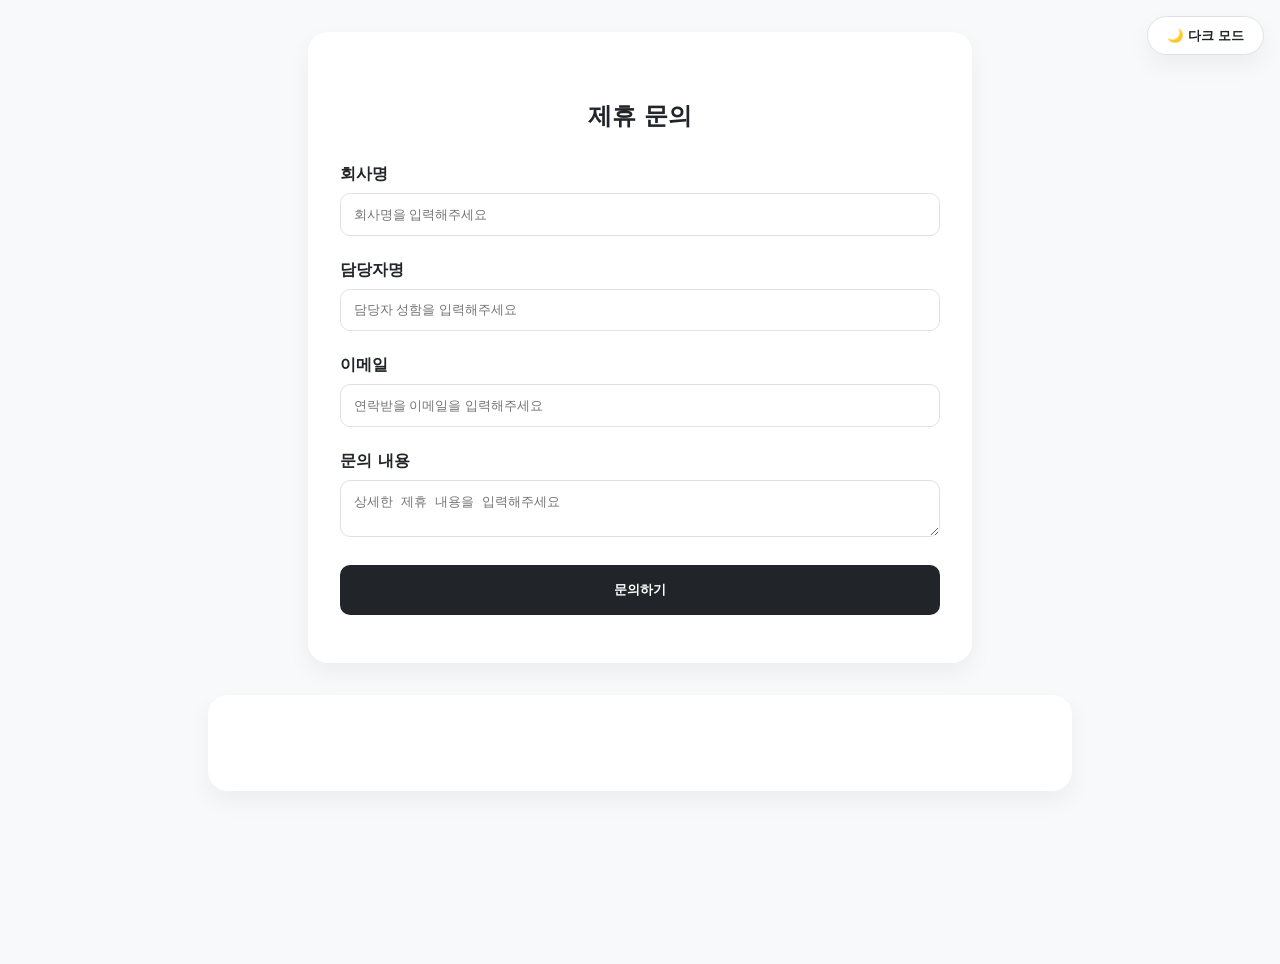
==== index.html @ 8ec0a519 "Remove animal face test feature and update to affiliate inquiry service" ====
<!DOCTYPE html>
<html lang="ko">
<head>
    <meta charset="UTF-8">
    <meta name="viewport" content="width=device-width, initial-scale=1.0">
    <title>제휴 및 문의</title>
    <link rel="stylesheet" href="style.css">
</head>
<body>
    <div class="theme-toggle">
        <button id="theme-btn">다크 모드</button>
    </div>
    
    <main>
        <div class="container contact-container">
            <h2>제휴 문의</h2>
            <form action="https://formspree.io/f/xpqngldw" method="POST">
                <div class="form-group">
                    <label for="company">회사명</label>
                    <input type="text" id="company" name="company" required placeholder="회사명을 입력해주세요">
                </div>
                <div class="form-group">
                    <label for="name">담당자명</label>
                    <input type="text" id="name" name="name" required placeholder="담당자 성함을 입력해주세요">
                </div>
                <div class="form-group">
                    <label for="email">이메일</label>
                    <input type="email" id="email" name="_replyto" required placeholder="연락받을 이메일을 입력해주세요">
                </div>
                <div class="form-group">
                    <label for="message">문의 내용</label>
                    <textarea id="message" name="message" required placeholder="상세한 제휴 내용을 입력해주세요"></textarea>
                </div>
                <button type="submit" id="submit-btn">문의하기</button>
            </form>
        </div>

        <div class="container disqus-container">
            <div id="disqus_thread"></div>
            <script>
                (function() {
                var d = document, s = d.createElement('script');
                s.src = 'https://productbuilderlec2.disqus.com/embed.js';
                s.setAttribute('data-timestamp', +new Date());
                (d.head || d.body).appendChild(s);
                })();
            </script>
            <noscript>Please enable JavaScript to view the <a href="https://disqus.com/?ref_noscript">comments powered by Disqus.</a></noscript>
        </div>
    </main>

    <script src="main.js"></script>
</body>
</html>
---- style.css ----
:root {
    --bg-color: #f8f9fa;
    --container-bg: #ffffff;
    --text-color: #212529;
    --accent-color: #4dabf7;
    --accent-hover: #339af0;
    --border-color: #dee2e6;
    --shadow: 0 10px 25px rgba(0, 0, 0, 0.05);
}

[data-theme='dark'] {
    --bg-color: #121212;
    --container-bg: #1e1e1e;
    --text-color: #e9ecef;
    --accent-color: #339af0;
    --accent-hover: #4dabf7;
    --border-color: #343a40;
    --shadow: 0 10px 25px rgba(0, 0, 0, 0.3);
}

body {
    font-family: 'Pretendard', -apple-system, BlinkMacSystemFont, system-ui, Roboto, sans-serif;
    background-color: var(--bg-color);
    color: var(--text-color);
    transition: background-color 0.3s, color 0.3s;
    margin: 0;
    display: flex;
    flex-direction: column;
    align-items: center;
    min-height: 100vh;
    padding: 2rem 0;
}

main {
    display: flex;
    flex-direction: column;
    align-items: center;
    width: 100%;
    gap: 2rem;
}

.container {
    text-align: center;
    padding: 3rem 2rem;
    background-color: var(--container-bg);
    border-radius: 20px;
    box-shadow: var(--shadow);
    transition: background-color 0.3s, box-shadow 0.3s;
    width: 90%;
    max-width: 600px;
}

h1 {
    font-size: 2rem;
    margin-bottom: 0.5rem;
    font-weight: 800;
}

p {
    color: #868e96;
    margin-bottom: 2rem;
}

/* Theme Toggle & Navigation */
.theme-toggle {
    position: fixed;
    top: 1rem;
    right: 1rem;
    z-index: 100;
    display: flex;
    align-items: center;
    gap: 1rem;
}

.nav-link {
    text-decoration: none;
    color: var(--text-color);
    font-weight: 700;
    font-size: 0.9rem;
    transition: color 0.3s;
}

.nav-link:hover {
    color: var(--accent-color);
}

#theme-btn {
    background: var(--container-bg);
    border: 1px solid var(--border-color);
    color: var(--text-color);
    padding: 0.6rem 1.2rem;
    border-radius: 30px;
    font-weight: 600;
    cursor: pointer;
    box-shadow: var(--shadow);
    transition: all 0.3s;
}

/* Form Styles */
.contact-container {
    text-align: left;
}

.contact-container h2 {
    text-align: center;
    margin-bottom: 2rem;
}

.form-group {
    margin-bottom: 1.5rem;
}

.form-group label {
    display: block;
    margin-bottom: 0.5rem;
    font-weight: 600;
}

.form-group input,
.form-group textarea {
    width: 100%;
    padding: 0.8rem;
    border: 1px solid var(--border-color);
    border-radius: 10px;
    background-color: var(--container-bg);
    color: var(--text-color);
    box-sizing: border-box;
}

#submit-btn {
    width: 100%;
    padding: 1rem;
    background-color: var(--text-color);
    color: var(--container-bg);
    border: none;
    border-radius: 10px;
    font-weight: 700;
    cursor: pointer;
}

.disqus-container {
    max-width: 800px;
}
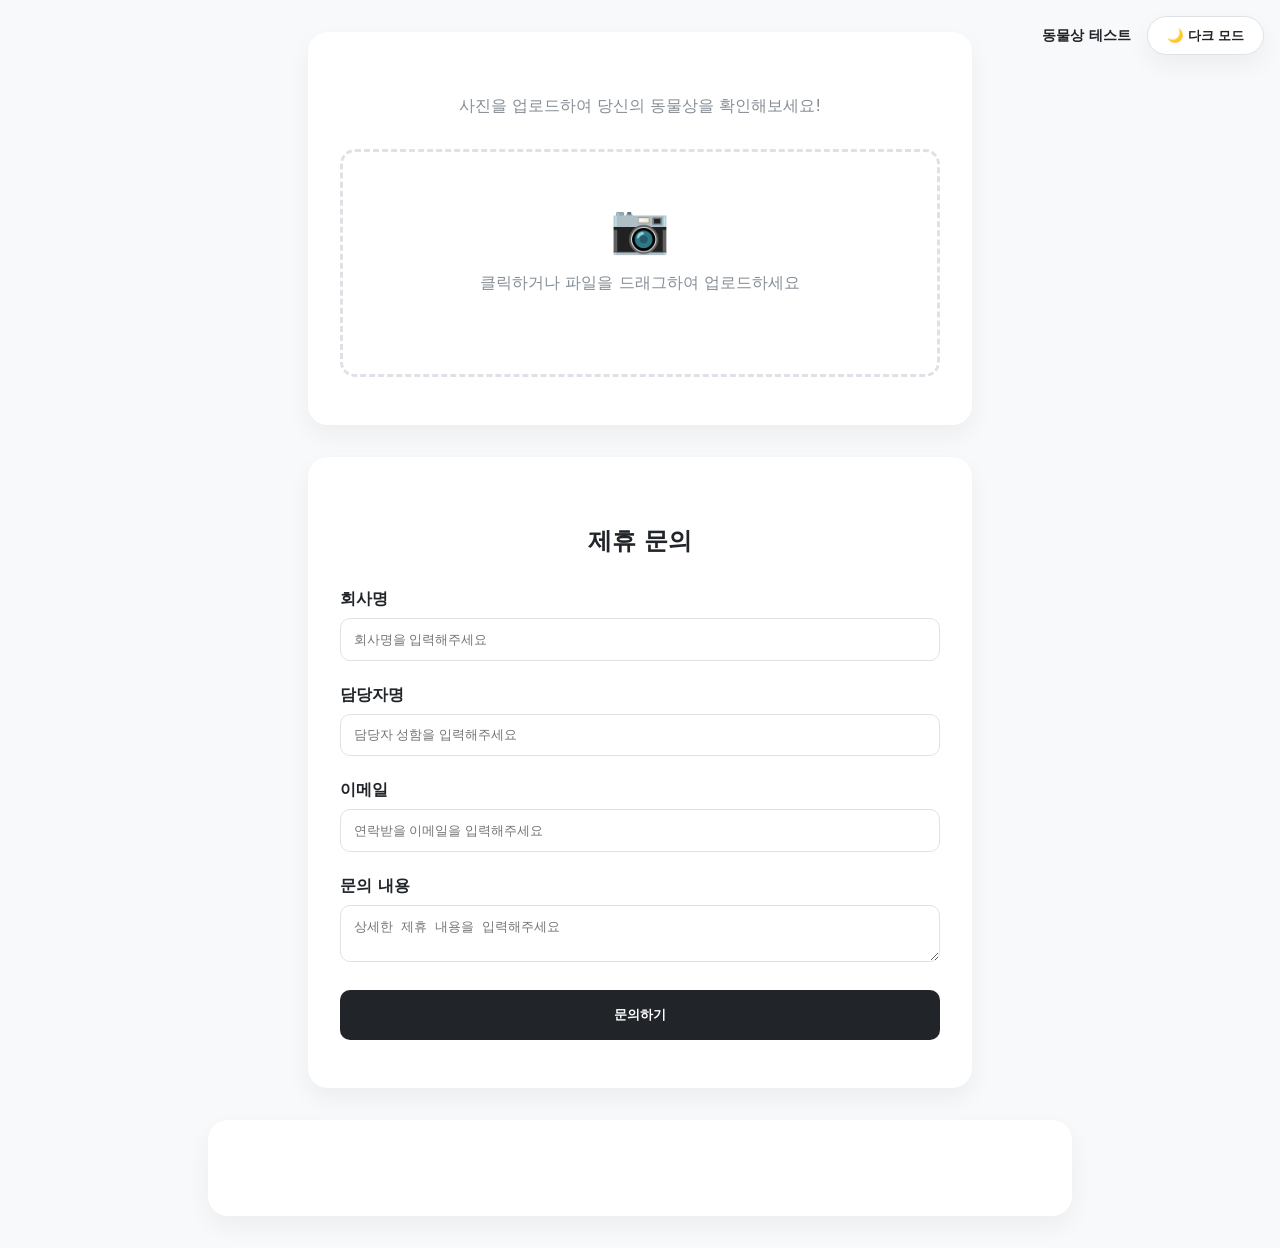
==== commit 236a21ec: "Restore animal face test feature and add navigation link" ====
--- a/index.html
+++ b/index.html
@@ -3,15 +3,45 @@
 <head>
     <meta charset="UTF-8">
     <meta name="viewport" content="width=device-width, initial-scale=1.0">
-    <title>제휴 및 문의</title>
+    <title>인공지능 동물상 테스트</title>
     <link rel="stylesheet" href="style.css">
+    <!-- Teachable Machine Libraries -->
+    <script src="https://cdn.jsdelivr.net/npm/@tensorflow/tfjs@latest/dist/tf.min.js"></script>
+    <script src="https://cdn.jsdelivr.net/npm/@teachablemachine/image@latest/dist/teachablemachine-image.min.js"></script>
 </head>
 <body>
     <div class="theme-toggle">
+        <a href="/" class="nav-link">동물상 테스트</a>
         <button id="theme-btn">다크 모드</button>
     </div>
     
     <main>
+        <div class="container main-container">
+            <p>사진을 업로드하여 당신의 동물상을 확인해보세요!</p>
+            
+            <div class="upload-area" id="upload-area">
+                <input type="file" id="file-input" accept="image/*" hidden>
+                <div class="upload-icon">📷</div>
+                <p>클릭하거나 파일을 드래그하여 업로드하세요</p>
+            </div>
+
+            <div id="image-preview-container" style="display: none;">
+                <img id="image-preview" src="" alt="업로드 이미지">
+            </div>
+
+            <div id="loading" style="display: none;">
+                <div class="spinner"></div>
+                <p>분석 중...</p>
+            </div>
+
+            <div id="result-container" style="display: none;">
+                <h2 id="result-title"></h2>
+                <div id="label-container"></div>
+            </div>
+
+            <button id="retry-btn" style="display: none;">다시 시도하기</button>
+        </div>
+
         <div class="container contact-container">
             <h2>제휴 문의</h2>
             <form action="https://formspree.io/f/xpqngldw" method="POST">
--- a/style.css
+++ b/style.css
@@ -61,6 +61,116 @@
     margin-bottom: 2rem;
 }
 
+/* Upload Area */
+.upload-area {
+    border: 3px dashed var(--border-color);
+    border-radius: 15px;
+    padding: 3rem 1rem;
+    cursor: pointer;
+    transition: all 0.3s;
+    background-color: transparent;
+}
+
+.upload-area:hover {
+    border-color: var(--accent-color);
+    background-color: rgba(77, 171, 247, 0.05);
+}
+
+.upload-icon {
+    font-size: 3rem;
+    margin-bottom: 1rem;
+}
+
+/* Image Preview */
+#image-preview-container {
+    margin-top: 2rem;
+    border-radius: 15px;
+    overflow: hidden;
+    box-shadow: var(--shadow);
+}
+
+#image-preview {
+    width: 100%;
+    max-height: 400px;
+    object-fit: cover;
+    display: block;
+}
+
+/* Loading Spinner */
+#loading {
+    margin-top: 2rem;
+}
+
+.spinner {
+    width: 40px;
+    height: 40px;
+    border: 4px solid rgba(0, 0, 0, 0.1);
+    border-left-color: var(--accent-color);
+    border-radius: 50%;
+    animation: spin 1s linear infinite;
+    margin: 0 auto 1rem;
+}
+
+@keyframes spin {
+    to { transform: rotate(360deg); }
+}
+
+/* Results */
+#result-container {
+    margin-top: 2rem;
+    text-align: left;
+}
+
+#result-title {
+    text-align: center;
+    font-size: 1.8rem;
+    margin-bottom: 2rem;
+    color: var(--accent-color);
+}
+
+.result-bar-wrapper {
+    margin-bottom: 1rem;
+}
+
+.label-text {
+    display: flex;
+    justify-content: space-between;
+    margin-bottom: 0.5rem;
+    font-weight: 600;
+}
+
+.progress-bar {
+    width: 100%;
+    height: 12px;
+    background-color: var(--border-color);
+    border-radius: 6px;
+    overflow: hidden;
+}
+
+.progress-fill {
+    height: 100%;
+    background-color: var(--accent-color);
+    transition: width 0.5s ease-out;
+}
+
+/* Buttons */
+#retry-btn {
+    margin-top: 2rem;
+    padding: 1rem 2rem;
+    font-size: 1rem;
+    font-weight: 700;
+    color: #fff;
+    background-color: var(--accent-color);
+    border: none;
+    border-radius: 10px;
+    cursor: pointer;
+    transition: background-color 0.3s;
+}
+
+#retry-btn:hover {
+    background-color: var(--accent-hover);
+}
+
 /* Theme Toggle & Navigation */
 .theme-toggle {
     position: fixed;
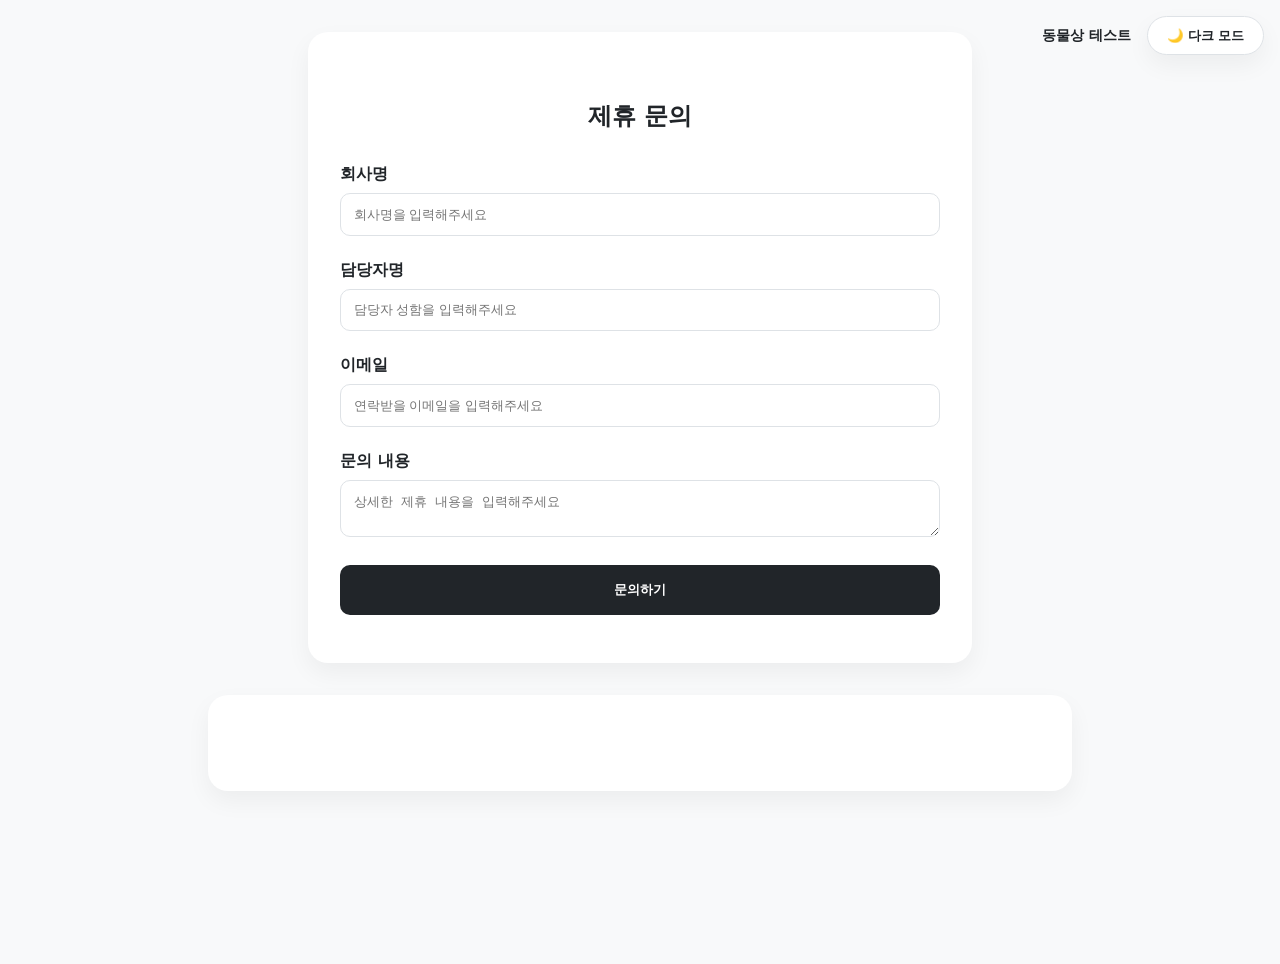
==== commit a09b89cb: "Separate animal face test into a standalone page" ====
--- a/index.html
+++ b/index.html
@@ -3,45 +3,16 @@
 <head>
     <meta charset="UTF-8">
     <meta name="viewport" content="width=device-width, initial-scale=1.0">
-    <title>인공지능 동물상 테스트</title>
+    <title>제휴 및 문의</title>
     <link rel="stylesheet" href="style.css">
-    <!-- Teachable Machine Libraries -->
-    <script src="https://cdn.jsdelivr.net/npm/@tensorflow/tfjs@latest/dist/tf.min.js"></script>
-    <script src="https://cdn.jsdelivr.net/npm/@teachablemachine/image@latest/dist/teachablemachine-image.min.js"></script>
 </head>
 <body>
     <div class="theme-toggle">
-        <a href="/" class="nav-link">동물상 테스트</a>
+        <a href="animal-test.html" class="nav-link">동물상 테스트</a>
         <button id="theme-btn">다크 모드</button>
     </div>
     
     <main>
-        <div class="container main-container">
-            <p>사진을 업로드하여 당신의 동물상을 확인해보세요!</p>
-            
-            <div class="upload-area" id="upload-area">
-                <input type="file" id="file-input" accept="image/*" hidden>
-                <div class="upload-icon">📷</div>
-                <p>클릭하거나 파일을 드래그하여 업로드하세요</p>
-            </div>
-
-            <div id="image-preview-container" style="display: none;">
-                <img id="image-preview" src="" alt="업로드 이미지">
-            </div>
-
-            <div id="loading" style="display: none;">
-                <div class="spinner"></div>
-                <p>분석 중...</p>
-            </div>
-
-            <div id="result-container" style="display: none;">
-                <h2 id="result-title"></h2>
-                <div id="label-container"></div>
-            </div>
-
-            <button id="retry-btn" style="display: none;">다시 시도하기</button>
-        </div>
-
         <div class="container contact-container">
             <h2>제휴 문의</h2>
             <form action="https://formspree.io/f/xpqngldw" method="POST">
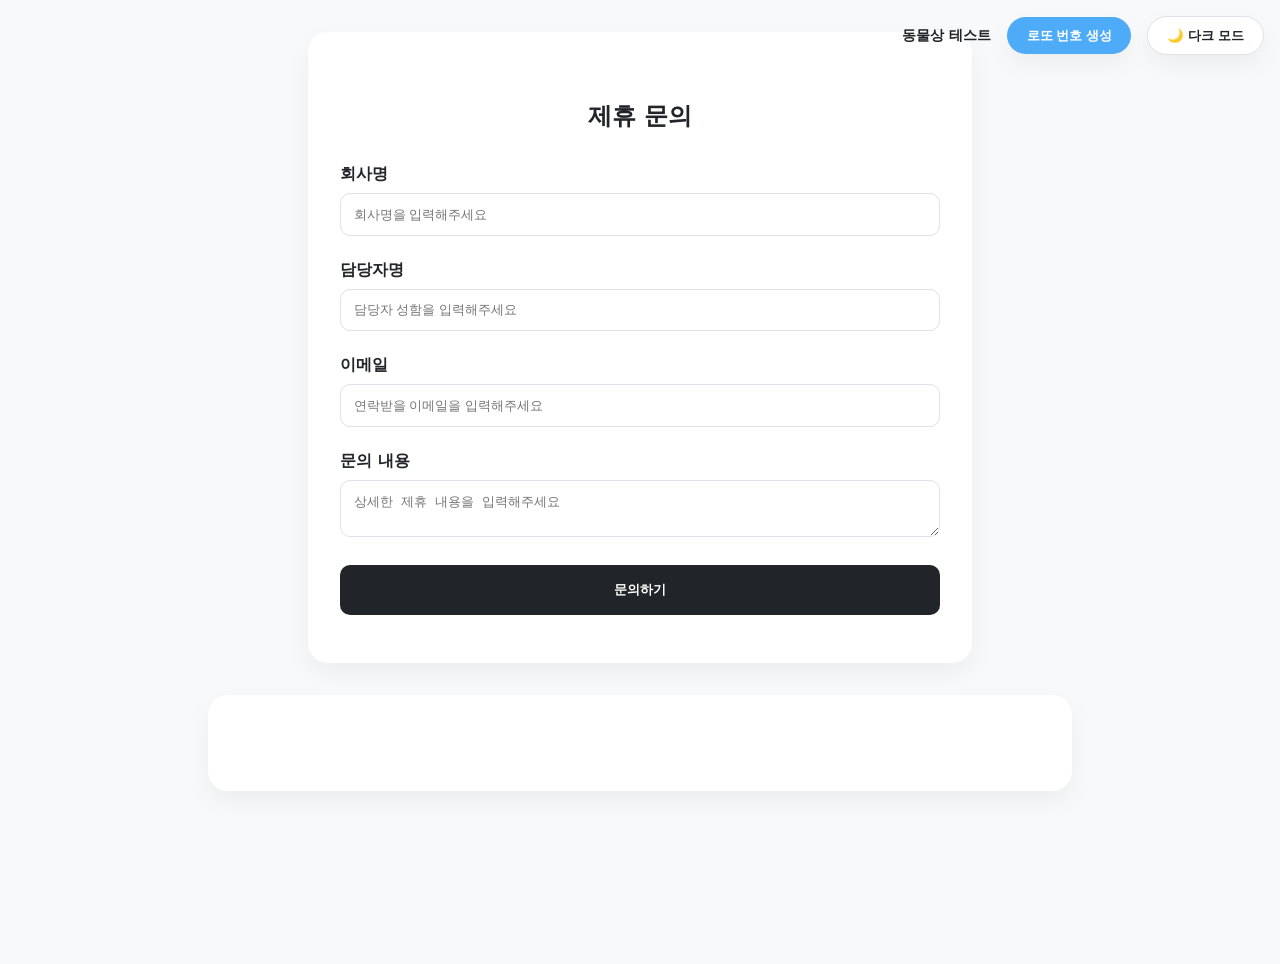
==== commit c85a5e54: "feat: 로또 번호 생성 기능 추가 및 UI 개선" ====
--- a/index.html
+++ b/index.html
@@ -9,10 +9,17 @@
 <body>
     <div class="theme-toggle">
         <a href="animal-test.html" class="nav-link">동물상 테스트</a>
+        <button id="lotto-btn">로또 번호 생성</button>
         <button id="theme-btn">다크 모드</button>
     </div>
     
     <main>
+        <div id="lotto-container" class="container" style="display: none;">
+            <h2>로또 당첨 예상번호</h2>
+            <div id="lotto-results"></div>
+            <button id="lotto-refresh-btn" class="secondary-btn">다시 생성</button>
+        </div>
+
         <div class="container contact-container">
             <h2>제휴 문의</h2>
             <form action="https://formspree.io/f/xpqngldw" method="POST">
--- a/style.css
+++ b/style.css
@@ -194,7 +194,7 @@
     color: var(--accent-color);
 }
 
-#theme-btn {
+#theme-btn, #lotto-btn {
     background: var(--container-bg);
     border: 1px solid var(--border-color);
     color: var(--text-color);
@@ -204,6 +204,67 @@
     cursor: pointer;
     box-shadow: var(--shadow);
     transition: all 0.3s;
+}
+
+#lotto-btn {
+    background-color: var(--accent-color);
+    color: white;
+    border: none;
+}
+
+#lotto-btn:hover {
+    background-color: var(--accent-hover);
+    transform: translateY(-2px);
+}
+
+/* Lotto Styles */
+#lotto-results {
+    display: flex;
+    flex-direction: column;
+    gap: 1.5rem;
+    margin: 2rem 0;
+}
+
+.lotto-row {
+    display: flex;
+    justify-content: center;
+    gap: 0.5rem;
+    flex-wrap: wrap;
+}
+
+.lotto-ball {
+    width: 40px;
+    height: 40px;
+    border-radius: 50%;
+    display: flex;
+    align-items: center;
+    justify-content: center;
+    font-weight: 700;
+    color: white;
+    text-shadow: 0 1px 2px rgba(0,0,0,0.2);
+    box-shadow: 0 4px 6px rgba(0,0,0,0.1);
+    font-size: 1.1rem;
+}
+
+.ball-yellow { background: #fbc02d; }
+.ball-blue { background: #1976d2; }
+.ball-red { background: #e53935; }
+.ball-gray { background: #757575; }
+.ball-green { background: #43a047; }
+
+.secondary-btn {
+    padding: 0.8rem 1.5rem;
+    background-color: var(--border-color);
+    color: var(--text-color);
+    border: none;
+    border-radius: 10px;
+    font-weight: 700;
+    cursor: pointer;
+    transition: background-color 0.3s;
+}
+
+.secondary-btn:hover {
+    background-color: #ced4da;
 }
 
 /* Form Styles */
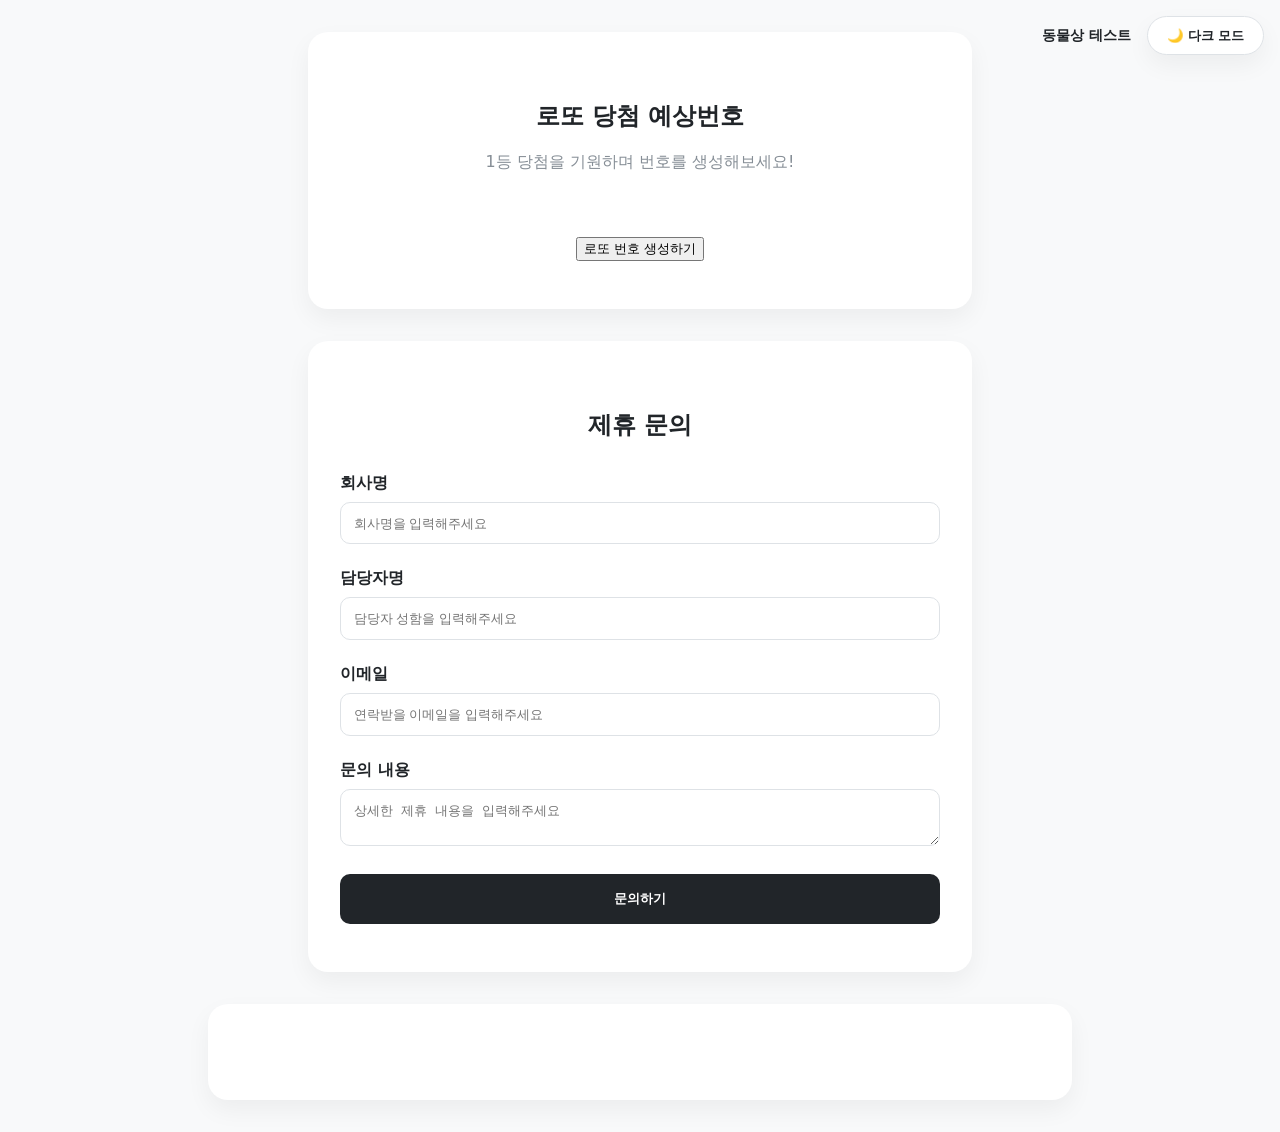
==== commit 3aa1960e: "style: 로또 번호 생성 영역을 제휴 문의 상단으로 이동" ====
--- a/index.html
+++ b/index.html
@@ -9,15 +9,15 @@
 <body>
     <div class="theme-toggle">
         <a href="animal-test.html" class="nav-link">동물상 테스트</a>
-        <button id="lotto-btn">로또 번호 생성</button>
         <button id="theme-btn">다크 모드</button>
     </div>
     
     <main>
-        <div id="lotto-container" class="container" style="display: none;">
+        <div id="lotto-container" class="container">
             <h2>로또 당첨 예상번호</h2>
+            <p>1등 당첨을 기원하며 번호를 생성해보세요!</p>
             <div id="lotto-results"></div>
-            <button id="lotto-refresh-btn" class="secondary-btn">다시 생성</button>
+            <button id="lotto-generate-btn" id="lotto-btn">로또 번호 생성하기</button>
         </div>
 
         <div class="container contact-container">
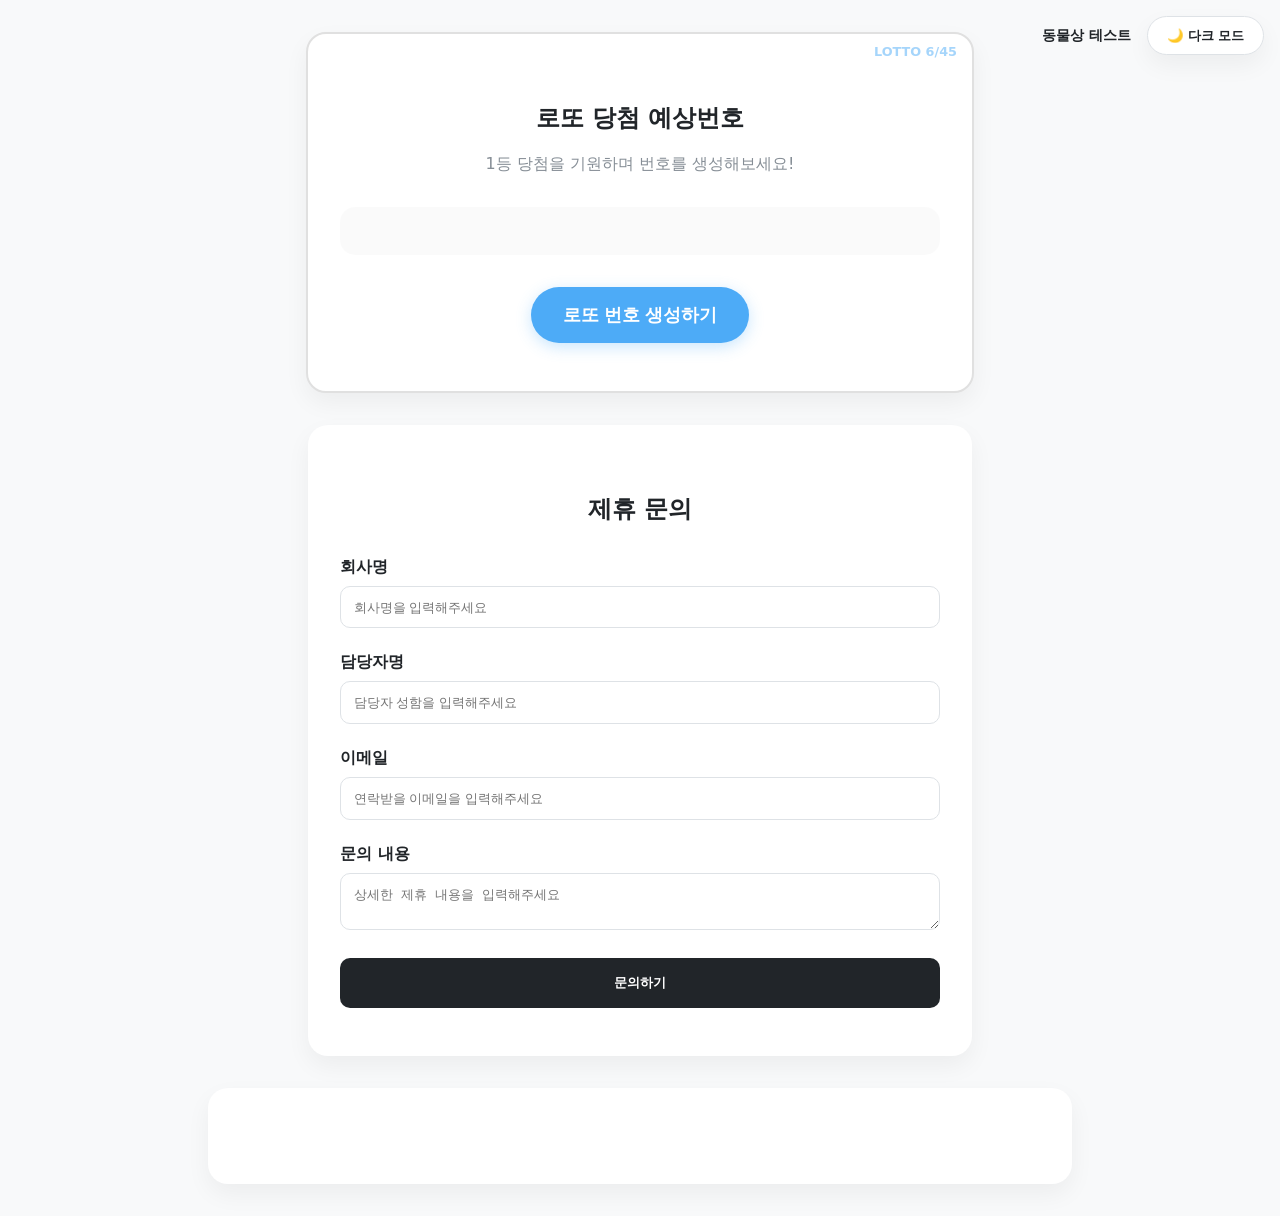
==== commit d88862a6: "feat: 로또 번호 생성/초기화 토글 기능 및 페이지 타이틀 수정" ====
--- a/index.html
+++ b/index.html
@@ -3,7 +3,7 @@
 <head>
     <meta charset="UTF-8">
     <meta name="viewport" content="width=device-width, initial-scale=1.0">
-    <title>제휴 및 문의</title>
+    <title>로또 당첨 예상번호</title>
     <link rel="stylesheet" href="style.css">
 </head>
 <body>
@@ -17,7 +17,7 @@
             <h2>로또 당첨 예상번호</h2>
             <p>1등 당첨을 기원하며 번호를 생성해보세요!</p>
             <div id="lotto-results"></div>
-            <button id="lotto-generate-btn" id="lotto-btn">로또 번호 생성하기</button>
+            <button id="lotto-generate-btn">로또 번호 생성하기</button>
         </div>
 
         <div class="container contact-container">
--- a/style.css
+++ b/style.css
@@ -218,53 +218,111 @@
 }
 
 /* Lotto Styles */
+#lotto-container {
+    background: #fff;
+    border: 2px solid #e0e0e0;
+    position: relative;
+    overflow: hidden;
+}
+
+[data-theme='dark'] #lotto-container {
+    background: #1e1e1e;
+    border-color: #333;
+}
+
+#lotto-container::before {
+    content: 'LOTTO 6/45';
+    position: absolute;
+    top: 10px;
+    right: 15px;
+    font-size: 0.8rem;
+    font-weight: 900;
+    color: var(--accent-color);
+    opacity: 0.5;
+}
+
 #lotto-results {
     display: flex;
     flex-direction: column;
-    gap: 1.5rem;
+    gap: 1rem;
     margin: 2rem 0;
+    background: rgba(0,0,0,0.02);
+    padding: 1.5rem;
+    border-radius: 15px;
+}
+
+[data-theme='dark'] #lotto-results {
+    background: rgba(255,255,255,0.02);
 }
 
 .lotto-row {
     display: flex;
+    align-items: center;
     justify-content: center;
-    gap: 0.5rem;
-    flex-wrap: wrap;
+    gap: 0.8rem;
+    padding: 0.5rem;
+    border-bottom: 1px dashed var(--border-color);
+}
+
+.lotto-row:last-child {
+    border-bottom: none;
+}
+
+.lotto-label {
+    font-weight: 800;
+    color: var(--accent-color);
+    margin-right: 0.5rem;
+    font-size: 0.9rem;
+    width: 20px;
 }
 
 .lotto-ball {
-    width: 40px;
-    height: 40px;
+    width: 38px;
+    height: 38px;
     border-radius: 50%;
     display: flex;
     align-items: center;
     justify-content: center;
-    font-weight: 700;
+    font-weight: 800;
     color: white;
-    text-shadow: 0 1px 2px rgba(0,0,0,0.2);
-    box-shadow: 0 4px 6px rgba(0,0,0,0.1);
+    font-size: 1rem;
+    box-shadow: inset -3px -3px 6px rgba(0,0,0,0.3), 3px 3px 8px rgba(0,0,0,0.1);
+    position: relative;
+}
+
+.lotto-ball::after {
+    content: '';
+    position: absolute;
+    top: 5px;
+    left: 8px;
+    width: 10px;
+    height: 6px;
+    background: rgba(255,255,255,0.3);
+    border-radius: 50%;
+}
+
+.ball-yellow { background: radial-gradient(circle at 30% 30%, #ffd54f, #fbc02d); }
+.ball-blue { background: radial-gradient(circle at 30% 30%, #42a5f5, #1976d2); }
+.ball-red { background: radial-gradient(circle at 30% 30%, #ef5350, #e53935); }
+.ball-gray { background: radial-gradient(circle at 30% 30%, #bdbdbd, #757575); }
+.ball-green { background: radial-gradient(circle at 30% 30%, #66bb6a, #43a047); }
+
+#lotto-generate-btn {
+    background: var(--accent-color);
+    color: white;
+    border: none;
+    padding: 1rem 2rem;
+    border-radius: 30px;
+    font-weight: 800;
     font-size: 1.1rem;
-}
-
-.ball-yellow { background: #fbc02d; }
-.ball-blue { background: #1976d2; }
-.ball-red { background: #e53935; }
-.ball-gray { background: #757575; }
-.ball-green { background: #43a047; }
-
-.secondary-btn {
-    padding: 0.8rem 1.5rem;
-    background-color: var(--border-color);
-    color: var(--text-color);
-    border: none;
-    border-radius: 10px;
-    font-weight: 700;
-    cursor: pointer;
-    transition: background-color 0.3s;
-}
-
-.secondary-btn:hover {
-    background-color: #ced4da;
+    cursor: pointer;
+    box-shadow: 0 4px 15px rgba(77, 171, 247, 0.3);
+    transition: all 0.3s;
+}
+
+#lotto-generate-btn:hover {
+    transform: translateY(-2px);
+    box-shadow: 0 6px 20px rgba(77, 171, 247, 0.4);
 }
 
 /* Form Styles */
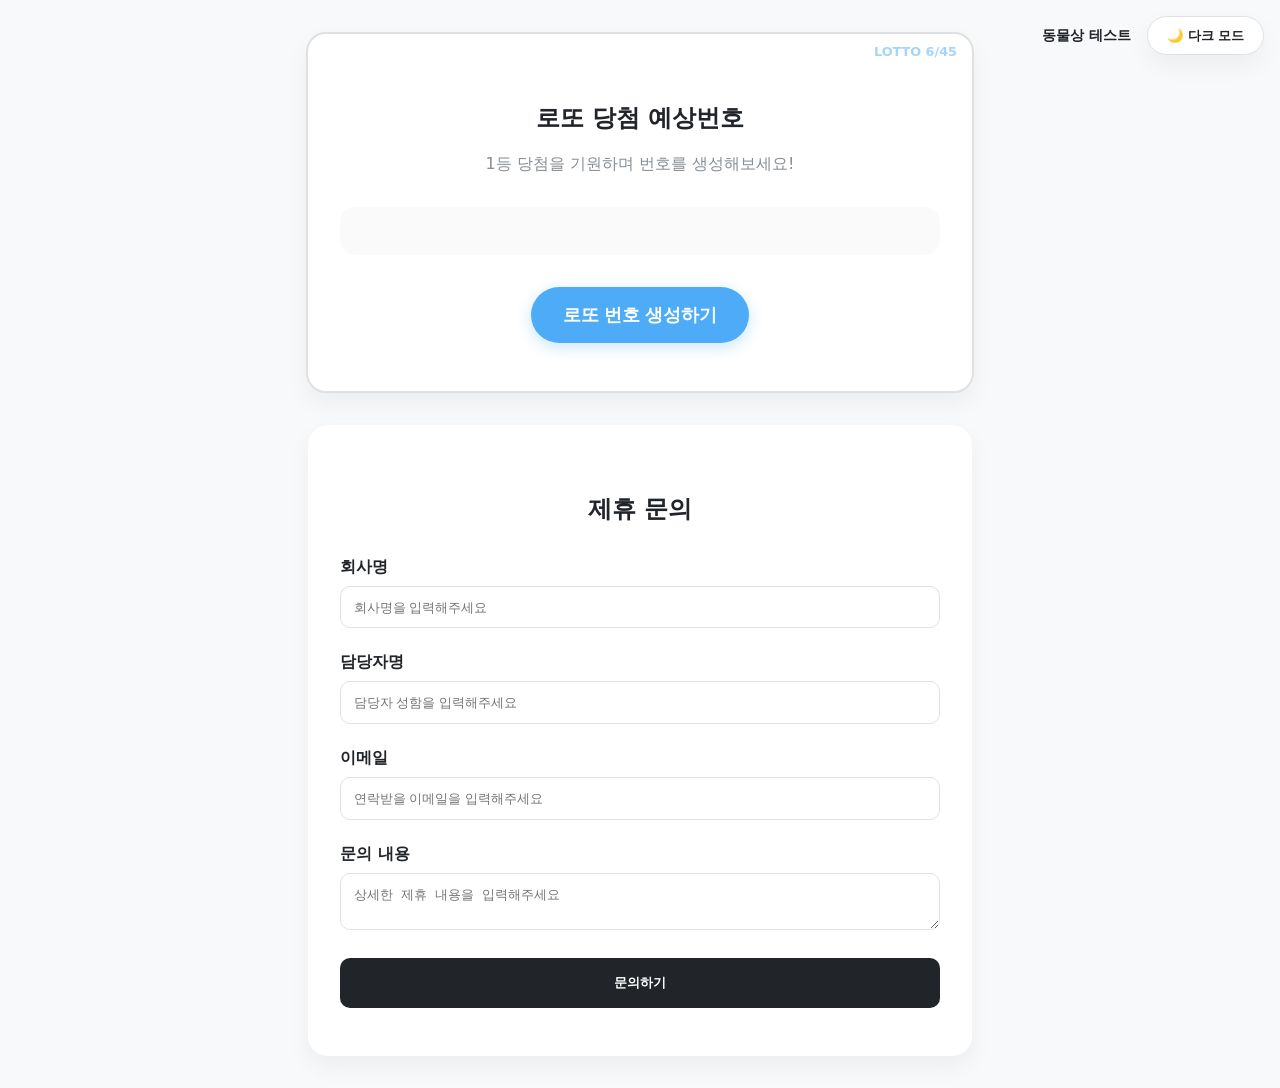
==== commit 515773e6: "refactor: 모든 화면에서 댓글 기능 제거" ====
--- a/index.html
+++ b/index.html
@@ -17,7 +17,10 @@
             <h2>로또 당첨 예상번호</h2>
             <p>1등 당첨을 기원하며 번호를 생성해보세요!</p>
             <div id="lotto-results"></div>
-            <button id="lotto-generate-btn">로또 번호 생성하기</button>
+            <div class="lotto-btns">
+                <button id="lotto-generate-btn">로또 번호 생성하기</button>
+                <button id="lotto-reset-btn" class="secondary-btn" style="display: none;">처음으로</button>
+            </div>
         </div>
 
         <div class="container contact-container">
@@ -42,19 +45,6 @@
                 <button type="submit" id="submit-btn">문의하기</button>
             </form>
         </div>
-
-        <div class="container disqus-container">
-            <div id="disqus_thread"></div>
-            <script>
-                (function() {
-                var d = document, s = d.createElement('script');
-                s.src = 'https://productbuilderlec2.disqus.com/embed.js';
-                s.setAttribute('data-timestamp', +new Date());
-                (d.head || d.body).appendChild(s);
-                })();
-            </script>
-            <noscript>Please enable JavaScript to view the <a href="https://disqus.com/?ref_noscript">comments powered by Disqus.</a></noscript>
-        </div>
     </main>
 
     <script src="main.js"></script>
--- a/style.css
+++ b/style.css
@@ -325,6 +325,20 @@
     box-shadow: 0 6px 20px rgba(77, 171, 247, 0.4);
 }
 
+.lotto-btns {
+    display: flex;
+    justify-content: center;
+    gap: 1rem;
+    margin-top: 1rem;
+}
+
+#lotto-reset-btn {
+    padding: 1rem 2rem;
+    border-radius: 30px;
+    font-weight: 800;
+    font-size: 1.1rem;
+}
+
 /* Form Styles */
 .contact-container {
     text-align: left;
@@ -366,7 +380,3 @@
     font-weight: 700;
     cursor: pointer;
 }
-
-.disqus-container {
-    max-width: 800px;
-}
